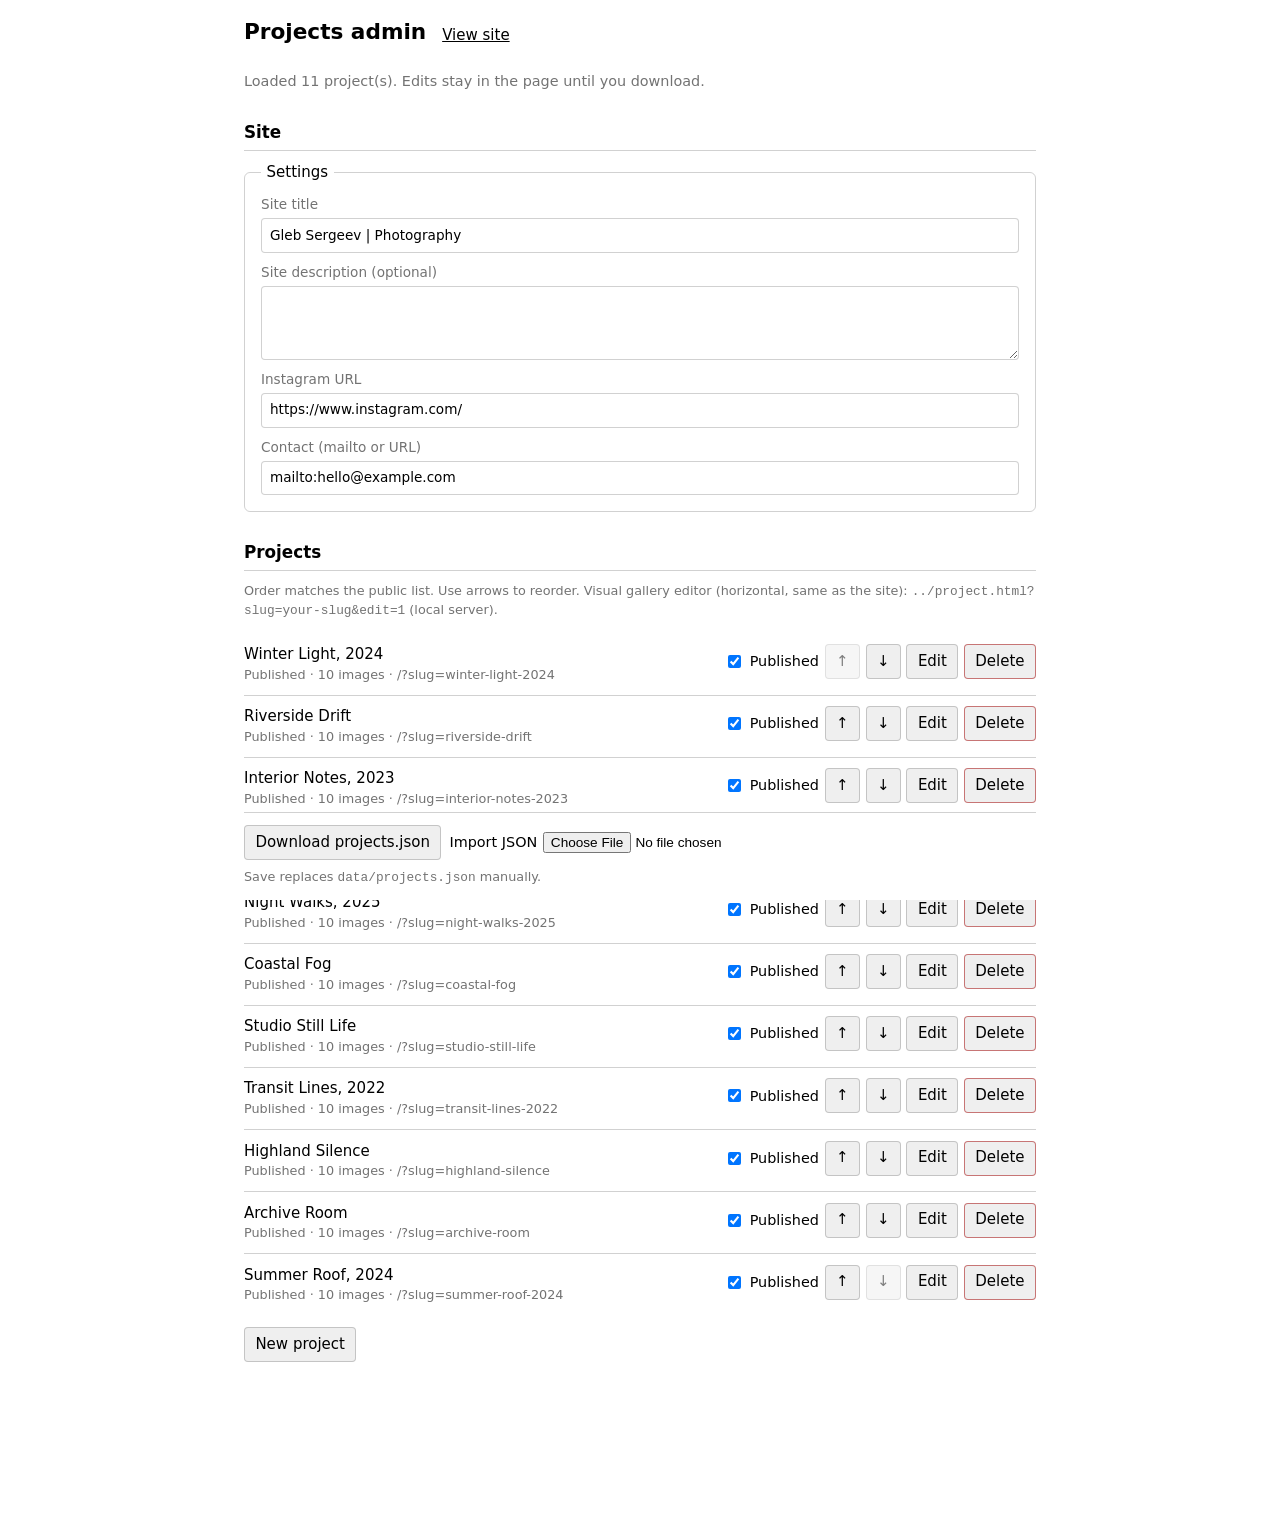
==== admin/index.html @ 47ea685f "Initial project import" ====
<!DOCTYPE html>
<html lang="en">
  <head>
    <meta charset="utf-8" />
    <meta name="viewport" content="width=device-width, initial-scale=1" />
    <title>Projects admin</title>
    <style>
      :root {
        color-scheme: light dark;
        --border: color-mix(in srgb, CanvasText 18%, transparent);
        --muted: color-mix(in srgb, CanvasText 55%, Canvas);
        --focus: Highlight;
      }
      * {
        box-sizing: border-box;
      }
      body {
        font-family: system-ui, -apple-system, "Segoe UI", Roboto, sans-serif;
        font-size: 15px;
        line-height: 1.45;
        margin: 0;
        padding: 1rem 1.25rem 3rem;
        max-width: 52rem;
        margin-inline: auto;
      }
      h1 {
        font-size: 1.35rem;
        font-weight: 600;
        margin: 0 0 0.5rem;
      }
      h2 {
        font-size: 1.05rem;
        font-weight: 600;
        margin: 1.75rem 0 0.65rem;
        padding-bottom: 0.35rem;
        border-bottom: 1px solid var(--border);
      }
      a {
        color: inherit;
      }
      .toolbar {
        display: flex;
        flex-wrap: wrap;
        gap: 0.5rem 1rem;
        align-items: center;
        margin-bottom: 1rem;
      }
      .toolbar a {
        text-decoration: underline;
      }
      #status {
        margin: 0.5rem 0;
        font-size: 0.9rem;
        color: var(--muted);
      }
      #status.error {
        color: CanvasText;
        font-weight: 500;
      }
      fieldset {
        border: 1px solid var(--border);
        border-radius: 6px;
        padding: 0.75rem 1rem 1rem;
        margin: 0 0 1rem;
      }
      legend {
        padding: 0 0.35rem;
        font-weight: 500;
      }
      label.stack {
        display: block;
        margin-top: 0.65rem;
        font-size: 0.85rem;
        color: var(--muted);
      }
      label.stack:first-of-type {
        margin-top: 0;
      }
      input[type="text"],
      input[type="url"],
      input[type="email"],
      input[type="number"],
      textarea {
        display: block;
        width: 100%;
        max-width: 100%;
        margin-top: 0.2rem;
        padding: 0.4rem 0.5rem;
        font: inherit;
        border: 1px solid var(--border);
        border-radius: 4px;
        background: Field;
        color: FieldText;
      }
      textarea {
        min-height: 4.5rem;
        resize: vertical;
      }
      input:focus,
      textarea:focus,
      button:focus-visible,
      select:focus-visible {
        outline: 2px solid var(--focus);
        outline-offset: 1px;
      }
      button {
        font: inherit;
        padding: 0.35rem 0.65rem;
        border: 1px solid var(--border);
        border-radius: 4px;
        background: ButtonFace;
        color: ButtonText;
        cursor: pointer;
      }
      button:disabled {
        opacity: 0.5;
        cursor: not-allowed;
      }
      button.danger {
        border-color: color-mix(in srgb, #c00 40%, var(--border));
      }
      .row-actions {
        display: flex;
        flex-wrap: wrap;
        gap: 0.35rem;
        align-items: center;
      }
      .project-row {
        display: grid;
        grid-template-columns: 1fr auto;
        gap: 0.5rem 0.75rem;
        align-items: start;
        padding: 0.65rem 0;
        border-bottom: 1px solid var(--border);
      }
      .project-row:last-child {
        border-bottom: none;
      }
      .project-row-title {
        font-weight: 500;
      }
      .project-row-meta {
        font-size: 0.8rem;
        color: var(--muted);
      }
      .check-inline {
        display: inline-flex;
        align-items: center;
        gap: 0.35rem;
        font-size: 0.9rem;
        white-space: nowrap;
      }
      #editor-section {
        margin-top: 1.5rem;
      }
      #editor-section[hidden] {
        display: none !important;
      }
      .image-row {
        display: grid;
        grid-template-columns: 3rem 1fr auto;
        gap: 0.5rem;
        align-items: center;
        padding: 0.4rem 0;
        border-bottom: 1px solid var(--border);
      }
      .image-row:last-child {
        border-bottom: none;
      }
      .image-row img {
        width: 3rem;
        height: 3rem;
        object-fit: cover;
        border-radius: 4px;
        border: 1px solid var(--border);
        background: color-mix(in srgb, CanvasText 6%, Canvas);
      }
      .image-row img[data-broken="1"] {
        visibility: hidden;
      }
      .hint {
        font-size: 0.8rem;
        color: var(--muted);
        margin-top: 0.35rem;
      }
      .actions-bar {
        position: sticky;
        bottom: 0;
        margin-top: 2rem;
        padding: 0.75rem 0;
        background: Canvas;
        border-top: 1px solid var(--border);
        display: flex;
        flex-wrap: wrap;
        gap: 0.5rem;
        align-items: center;
      }
      #import-json {
        font-size: 0.85rem;
        max-width: 14rem;
      }
    </style>
  </head>
  <body>
    <header class="toolbar">
      <h1>Projects admin</h1>
      <a href="../index.html">View site</a>
    </header>
    <p id="status" aria-live="polite"></p>

    <section aria-labelledby="site-heading">
      <h2 id="site-heading">Site</h2>
      <fieldset>
        <legend>Settings</legend>
        <div id="site-fields"></div>
      </fieldset>
    </section>

    <section aria-labelledby="projects-heading">
      <h2 id="projects-heading">Projects</h2>
      <p class="hint">
        Order matches the public list. Use arrows to reorder. Visual gallery editor (horizontal, same as the site):
        <code>../project.html?slug=your-slug&amp;edit=1</code> (local server).
      </p>
      <div id="project-list"></div>
      <p style="margin-top: 0.75rem">
        <button type="button" id="add-project">New project</button>
      </p>
    </section>

    <section id="editor-section" aria-labelledby="editor-heading" hidden>
      <h2 id="editor-heading">Edit project</h2>
      <fieldset>
        <legend id="editor-legend">Details</legend>
        <div id="editor-body"></div>
      </fieldset>
    </section>

    <div class="actions-bar">
      <button type="button" id="download-json">Download projects.json</button>
      <label class="check-inline">
        <span>Import JSON</span>
        <input type="file" id="import-json" accept=".json,application/json" />
      </label>
      <span class="hint" style="margin: 0">Save replaces <code>data/projects.json</code> manually.</span>
    </div>

    <script src="admin.js" type="module"></script>
  </body>
</html>
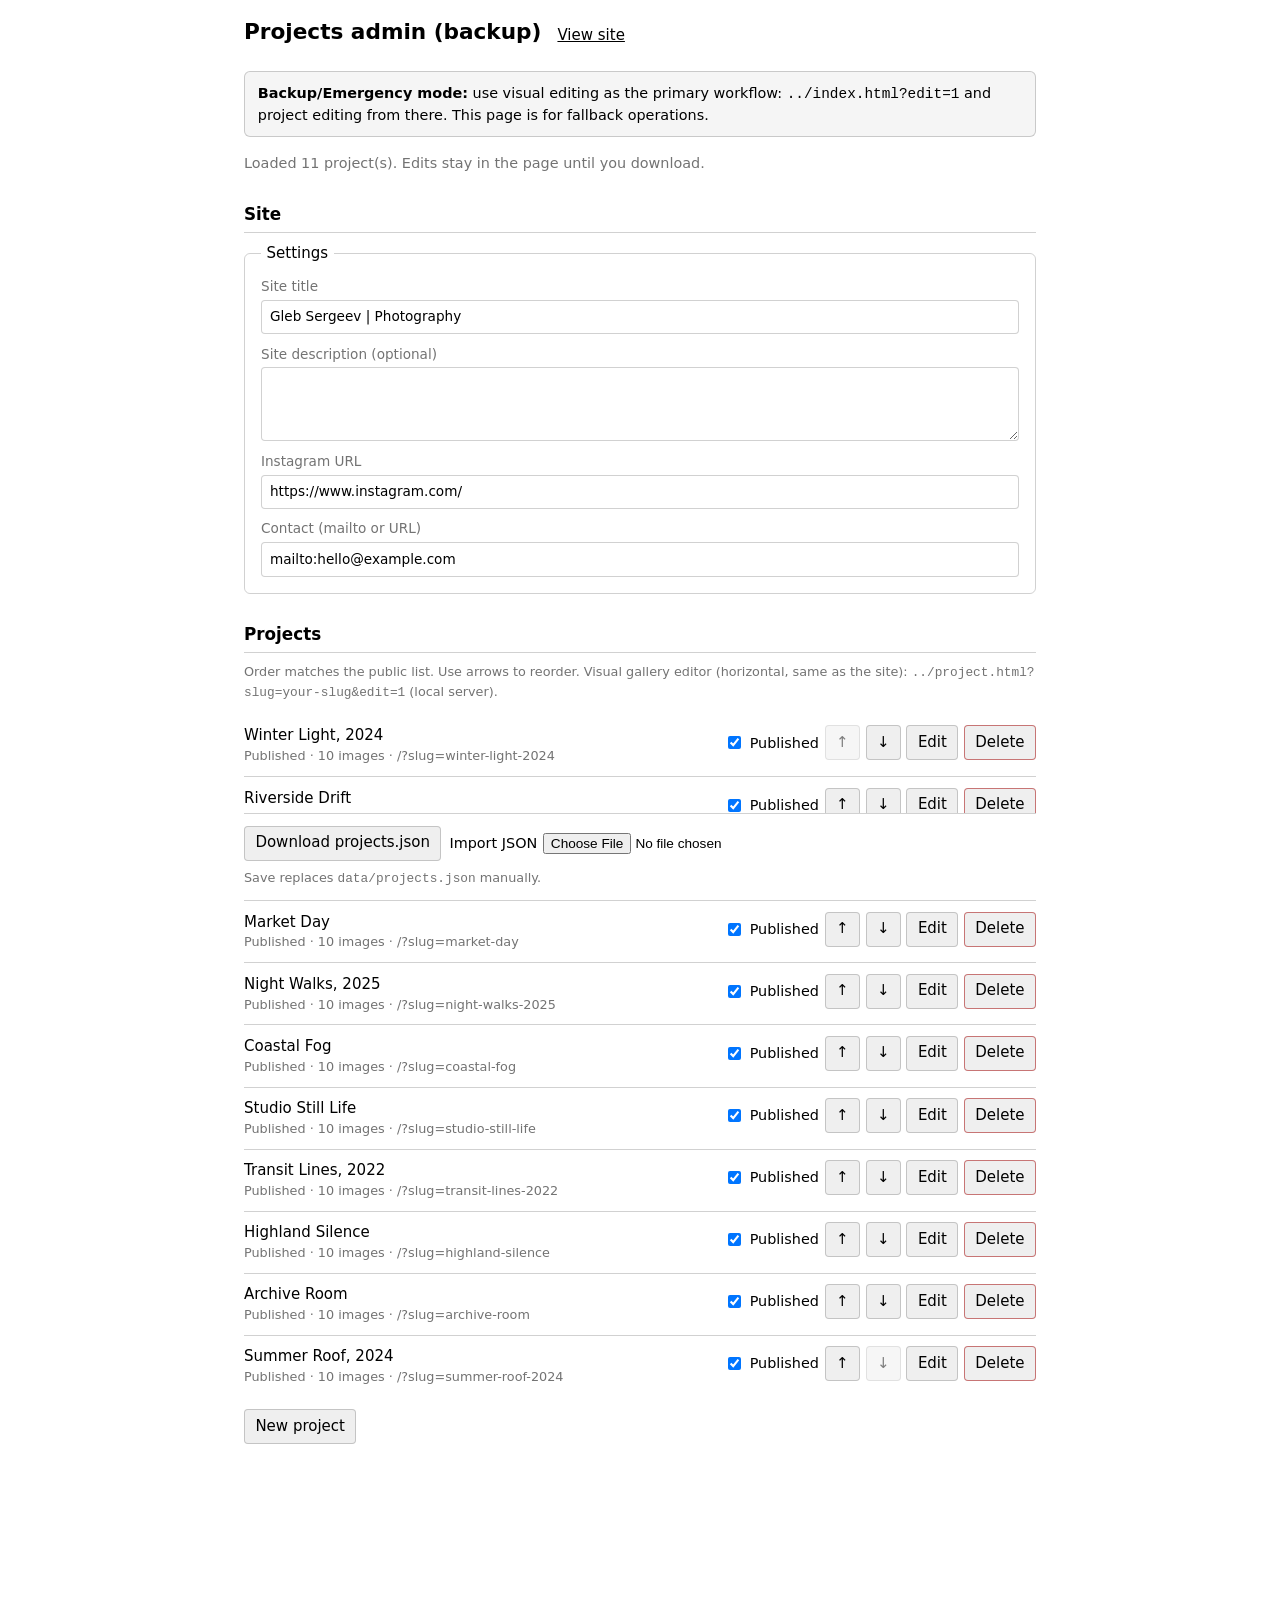
==== commit 26c50bed: "Mark admin page as backup-only. Document visual editors as the default workflow and keep admin tools" ====
--- a/admin/index.html
+++ b/admin/index.html
@@ -3,7 +3,7 @@
   <head>
     <meta charset="utf-8" />
     <meta name="viewport" content="width=device-width, initial-scale=1" />
-    <title>Projects admin</title>
+    <title>Projects admin (backup)</title>
     <style>
       :root {
         color-scheme: light dark;
@@ -47,6 +47,17 @@
       }
       .toolbar a {
         text-decoration: underline;
+      }
+      .backup-notice {
+        margin: 0 0 1rem;
+        padding: 0.65rem 0.8rem;
+        border: 1px solid var(--border);
+        border-radius: 6px;
+        background: color-mix(in srgb, CanvasText 4%, Canvas);
+        font-size: 0.9rem;
+      }
+      .backup-notice strong {
+        font-weight: 600;
       }
       #status {
         margin: 0.5rem 0;
@@ -203,9 +214,13 @@
   </head>
   <body>
     <header class="toolbar">
-      <h1>Projects admin</h1>
+      <h1>Projects admin (backup)</h1>
       <a href="../index.html">View site</a>
     </header>
+    <p class="backup-notice">
+      <strong>Backup/Emergency mode:</strong> use visual editing as the primary workflow:
+      <code>../index.html?edit=1</code> and project editing from there. This page is for fallback operations.
+    </p>
     <p id="status" aria-live="polite"></p>
 
     <section aria-labelledby="site-heading">
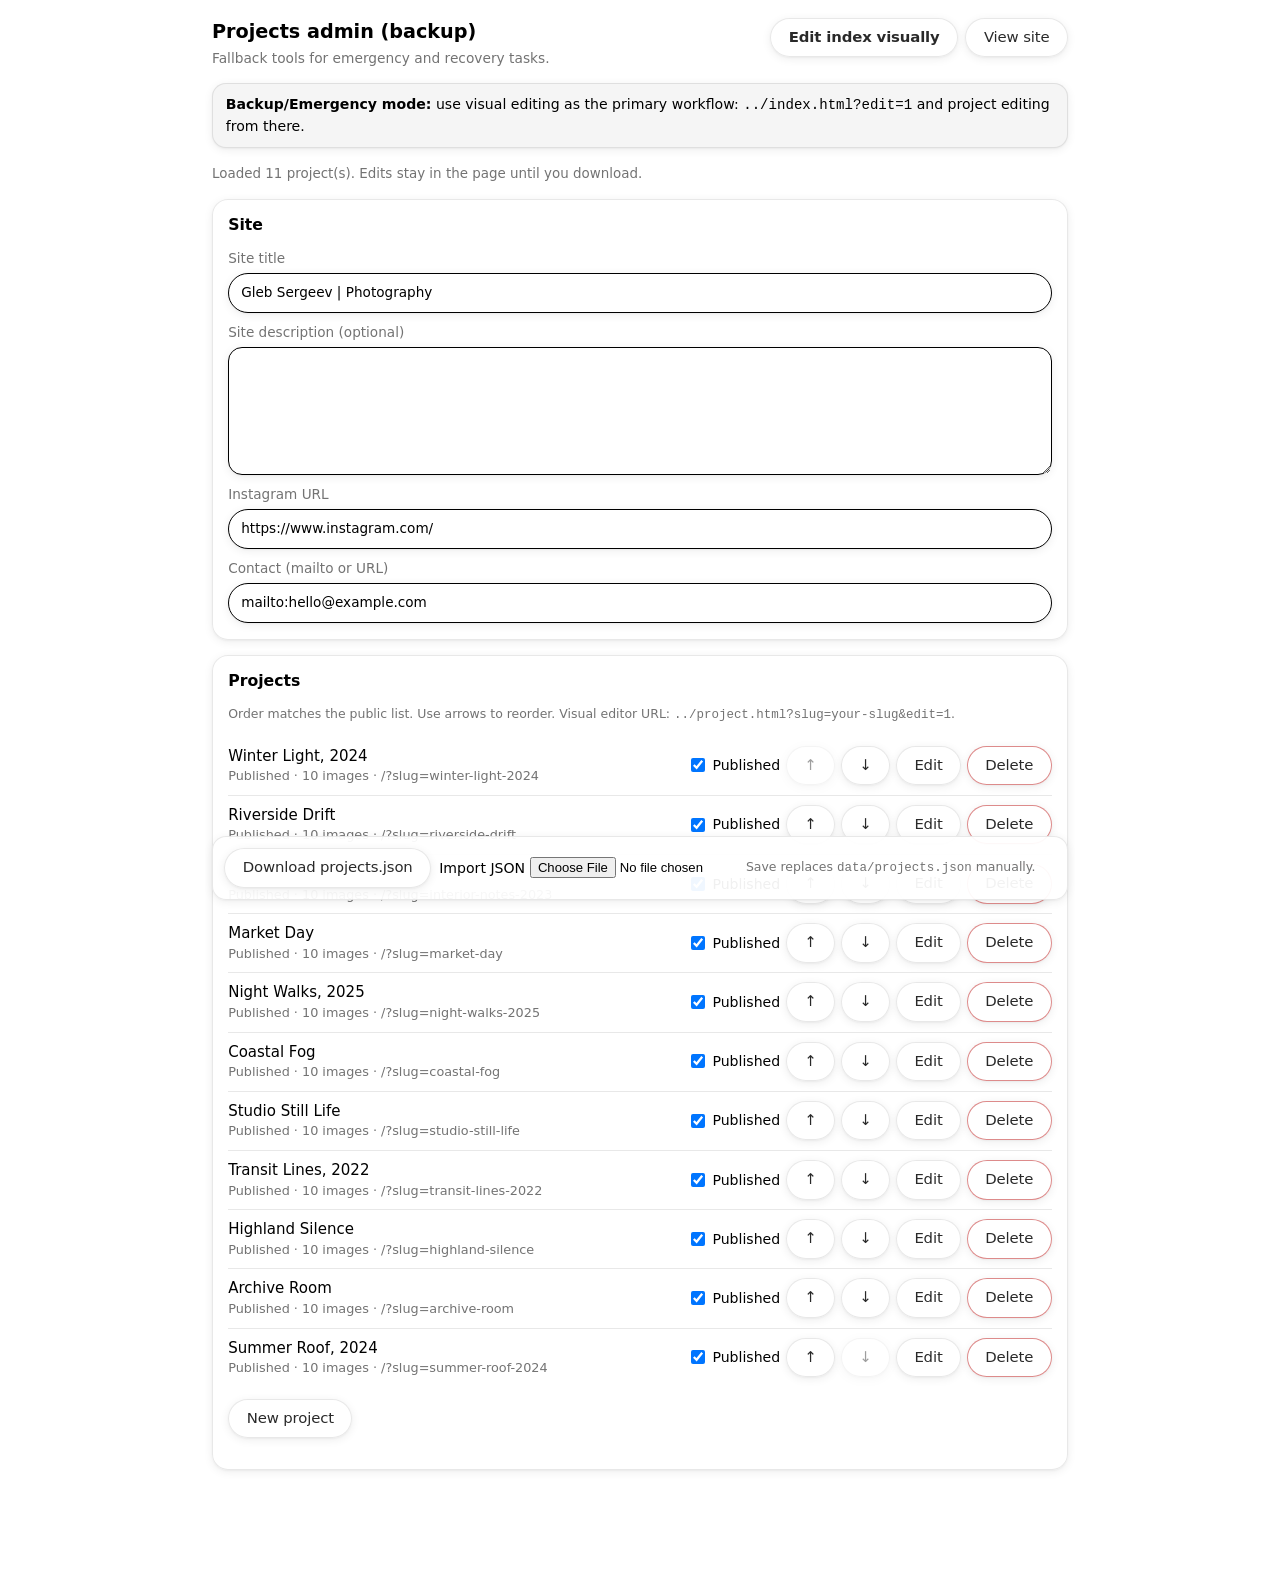
==== commit bd78fa1d: "Align backup admin with visual editor style. Add a direct link to index visual editing and restyle t" ====
--- a/admin/index.html
+++ b/admin/index.html
@@ -7,80 +7,142 @@
     <style>
       :root {
         color-scheme: light dark;
-        --border: color-mix(in srgb, CanvasText 18%, transparent);
+        --border: color-mix(in srgb, CanvasText 14%, transparent);
         --muted: color-mix(in srgb, CanvasText 55%, Canvas);
-        --focus: Highlight;
+        --focus: #007aff;
+        --edit-control-h: 2.1rem;
+        --edit-pill-track-h: calc(var(--edit-control-h) + 4px);
+        --edit-pill-bg: rgba(255, 255, 255, 0.94);
+        --edit-pill-border: rgba(0, 0, 0, 0.09);
+        --edit-pill-shadow: 0 2px 10px rgba(0, 0, 0, 0.07), 0 1px 2px rgba(0, 0, 0, 0.04);
+        --edit-pill-hover: rgba(0, 0, 0, 0.05);
+      }
+      @media (prefers-color-scheme: dark) {
+        :root {
+          --edit-pill-bg: rgba(58, 58, 60, 0.92);
+          --edit-pill-border: rgba(255, 255, 255, 0.12);
+          --edit-pill-shadow: 0 2px 14px rgba(0, 0, 0, 0.45), 0 1px 2px rgba(0, 0, 0, 0.25);
+          --edit-pill-hover: rgba(255, 255, 255, 0.08);
+        }
       }
       * {
         box-sizing: border-box;
       }
       body {
-        font-family: system-ui, -apple-system, "Segoe UI", Roboto, sans-serif;
+        font-family: -apple-system, BlinkMacSystemFont, "SF Pro Text", "Segoe UI", system-ui, sans-serif;
         font-size: 15px;
         line-height: 1.45;
         margin: 0;
-        padding: 1rem 1.25rem 3rem;
-        max-width: 52rem;
+        padding: 1.1rem 1.25rem 2rem;
+        max-width: 56rem;
         margin-inline: auto;
       }
       h1 {
-        font-size: 1.35rem;
+        font-size: 1.2rem;
         font-weight: 600;
-        margin: 0 0 0.5rem;
+        margin: 0;
       }
       h2 {
-        font-size: 1.05rem;
+        font-size: 0.98rem;
         font-weight: 600;
-        margin: 1.75rem 0 0.65rem;
-        padding-bottom: 0.35rem;
-        border-bottom: 1px solid var(--border);
+        margin: 0 0 0.75rem;
       }
       a {
         color: inherit;
+        text-decoration: none;
       }
       .toolbar {
         display: flex;
         flex-wrap: wrap;
-        gap: 0.5rem 1rem;
-        align-items: center;
-        margin-bottom: 1rem;
-      }
-      .toolbar a {
-        text-decoration: underline;
+        gap: 0.85rem;
+        align-items: flex-start;
+        justify-content: space-between;
+        margin-bottom: 0.9rem;
+      }
+      .toolbar-meta {
+        display: grid;
+        gap: 0.2rem;
+      }
+      .toolbar-subtitle {
+        margin: 0;
+        font-size: 0.86rem;
+        color: var(--muted);
+      }
+      .toolbar-actions {
+        display: inline-flex;
+        flex-wrap: wrap;
+        gap: 0.45rem;
+      }
+      .nav-btn,
+      button {
+        display: inline-flex;
+        align-items: center;
+        justify-content: center;
+        min-height: var(--edit-pill-track-h);
+        margin: 0;
+        padding: 2px calc(0.66rem + 7px);
+        box-sizing: border-box;
+        border: 0.5px solid var(--edit-pill-border);
+        border-radius: 999px;
+        background: var(--edit-pill-bg);
+        box-shadow: var(--edit-pill-shadow);
+        color: color-mix(in srgb, CanvasText 84%, transparent);
+        font: inherit;
+        font-size: 0.93rem;
+        font-weight: 500;
+        line-height: var(--edit-control-h);
+        letter-spacing: -0.01em;
+        cursor: pointer;
+        -webkit-tap-highlight-color: transparent;
+      }
+      .nav-btn:hover,
+      button:hover {
+        background: var(--edit-pill-hover);
+      }
+      .nav-btn--primary {
+        font-weight: 600;
       }
       .backup-notice {
         margin: 0 0 1rem;
         padding: 0.65rem 0.8rem;
-        border: 1px solid var(--border);
-        border-radius: 6px;
+        border: 0.5px solid var(--edit-pill-border);
+        border-radius: 14px;
         background: color-mix(in srgb, CanvasText 4%, Canvas);
-        font-size: 0.9rem;
+        box-shadow: var(--edit-pill-shadow);
+        font-size: 0.88rem;
       }
       .backup-notice strong {
         font-weight: 600;
       }
       #status {
-        margin: 0.5rem 0;
-        font-size: 0.9rem;
+        margin: 0.5rem 0 1rem;
+        font-size: 0.84rem;
         color: var(--muted);
       }
       #status.error {
         color: CanvasText;
         font-weight: 500;
       }
+      section {
+        margin: 0 0 0.95rem;
+        padding: 0.9rem 0.95rem 1rem;
+        border: 0.5px solid var(--edit-pill-border);
+        border-radius: 16px;
+        background: color-mix(in srgb, Canvas 98%, transparent);
+        box-shadow: var(--edit-pill-shadow);
+      }
       fieldset {
-        border: 1px solid var(--border);
-        border-radius: 6px;
-        padding: 0.75rem 1rem 1rem;
-        margin: 0 0 1rem;
+        border: 0;
+        border-radius: 0;
+        padding: 0;
+        margin: 0;
       }
       legend {
-        padding: 0 0.35rem;
-        font-weight: 500;
+        display: none;
       }
       label.stack {
         display: block;
-        margin-top: 0.65rem;
+        margin-top: 0.62rem;
         font-size: 0.85rem;
         color: var(--muted);
       }
@@ -95,17 +157,31 @@
         display: block;
         width: 100%;
         max-width: 100%;
-        margin-top: 0.2rem;
-        padding: 0.4rem 0.5rem;
+        min-height: var(--edit-pill-track-h);
+        margin-top: 0.28rem;
+        padding: 9px 12px;
         font: inherit;
-        border: 1px solid var(--border);
-        border-radius: 4px;
-        background: Field;
-        color: FieldText;
+        border: 1px solid #000;
+        border-radius: 999px;
+        background: #fff;
+        color: #000;
+        box-shadow: var(--edit-pill-shadow);
       }
       textarea {
-        min-height: 4.5rem;
+        min-height: 8rem;
+        border-radius: 14px;
         resize: vertical;
+      }
+      @media (prefers-color-scheme: dark) {
+        input[type="text"],
+        input[type="url"],
+        input[type="email"],
+        input[type="number"],
+        textarea {
+          border-color: rgba(255, 255, 255, 0.28);
+          background: rgba(28, 28, 30, 0.94);
+          color: #fff;
+        }
       }
       input:focus,
       textarea:focus,
@@ -114,21 +190,12 @@
         outline: 2px solid var(--focus);
         outline-offset: 1px;
       }
-      button {
-        font: inherit;
-        padding: 0.35rem 0.65rem;
-        border: 1px solid var(--border);
-        border-radius: 4px;
-        background: ButtonFace;
-        color: ButtonText;
-        cursor: pointer;
-      }
       button:disabled {
-        opacity: 0.5;
+        opacity: 0.45;
         cursor: not-allowed;
       }
       button.danger {
-        border-color: color-mix(in srgb, #c00 40%, var(--border));
+        border-color: color-mix(in srgb, #c00 40%, var(--edit-pill-border));
       }
       .row-actions {
         display: flex;
@@ -141,8 +208,8 @@
         grid-template-columns: 1fr auto;
         gap: 0.5rem 0.75rem;
         align-items: start;
-        padding: 0.65rem 0;
-        border-bottom: 1px solid var(--border);
+        padding: 0.56rem 0;
+        border-bottom: 0.5px solid var(--edit-pill-border);
       }
       .project-row:last-child {
         border-bottom: none;
@@ -157,12 +224,16 @@
       .check-inline {
         display: inline-flex;
         align-items: center;
-        gap: 0.35rem;
-        font-size: 0.9rem;
+        gap: 0.3rem;
+        font-size: 0.88rem;
         white-space: nowrap;
       }
+      .check-inline > input[type="checkbox"] {
+        width: 14px;
+        height: 14px;
+      }
       #editor-section {
-        margin-top: 1.5rem;
+        margin-top: 0.95rem;
       }
       #editor-section[hidden] {
         display: none !important;
@@ -173,7 +244,7 @@
         gap: 0.5rem;
         align-items: center;
         padding: 0.4rem 0;
-        border-bottom: 1px solid var(--border);
+        border-bottom: 0.5px solid var(--edit-pill-border);
       }
       .image-row:last-child {
         border-bottom: none;
@@ -183,43 +254,64 @@
         height: 3rem;
         object-fit: cover;
         border-radius: 4px;
-        border: 1px solid var(--border);
+        border: 0.5px solid var(--edit-pill-border);
         background: color-mix(in srgb, CanvasText 6%, Canvas);
       }
       .image-row img[data-broken="1"] {
         visibility: hidden;
       }
       .hint {
-        font-size: 0.8rem;
-        color: var(--muted);
-        margin-top: 0.35rem;
+        font-size: 0.78rem;
+        color: var(--muted);
+        margin-top: 0.2rem;
       }
       .actions-bar {
         position: sticky;
         bottom: 0;
-        margin-top: 2rem;
-        padding: 0.75rem 0;
-        background: Canvas;
-        border-top: 1px solid var(--border);
+        margin-top: 1.15rem;
+        padding: 0.7rem;
+        background: color-mix(in srgb, Canvas 94%, transparent);
+        border: 0.5px solid var(--edit-pill-border);
+        border-radius: 14px;
+        box-shadow: var(--edit-pill-shadow);
         display: flex;
         flex-wrap: wrap;
         gap: 0.5rem;
         align-items: center;
       }
       #import-json {
-        font-size: 0.85rem;
-        max-width: 14rem;
+        font-size: 0.82rem;
+        max-width: 13rem;
+      }
+      @media (max-width: 760px) {
+        body {
+          padding-inline: 0.75rem;
+        }
+        section {
+          border-radius: 12px;
+          padding: 0.8rem;
+        }
+        .toolbar {
+          flex-direction: column;
+          align-items: stretch;
+        }
       }
     </style>
   </head>
   <body>
     <header class="toolbar">
-      <h1>Projects admin (backup)</h1>
-      <a href="../index.html">View site</a>
+      <div class="toolbar-meta">
+        <h1>Projects admin (backup)</h1>
+        <p class="toolbar-subtitle">Fallback tools for emergency and recovery tasks.</p>
+      </div>
+      <div class="toolbar-actions">
+        <a class="nav-btn nav-btn--primary" href="../index.html?edit=1">Edit index visually</a>
+        <a class="nav-btn" href="../index.html">View site</a>
+      </div>
     </header>
     <p class="backup-notice">
       <strong>Backup/Emergency mode:</strong> use visual editing as the primary workflow:
-      <code>../index.html?edit=1</code> and project editing from there. This page is for fallback operations.
+      <code>../index.html?edit=1</code> and project editing from there.
     </p>
     <p id="status" aria-live="polite"></p>
 
@@ -234,8 +326,8 @@
     <section aria-labelledby="projects-heading">
       <h2 id="projects-heading">Projects</h2>
       <p class="hint">
-        Order matches the public list. Use arrows to reorder. Visual gallery editor (horizontal, same as the site):
-        <code>../project.html?slug=your-slug&amp;edit=1</code> (local server).
+        Order matches the public list. Use arrows to reorder. Visual editor URL:
+        <code>../project.html?slug=your-slug&amp;edit=1</code>.
       </p>
       <div id="project-list"></div>
       <p style="margin-top: 0.75rem">
